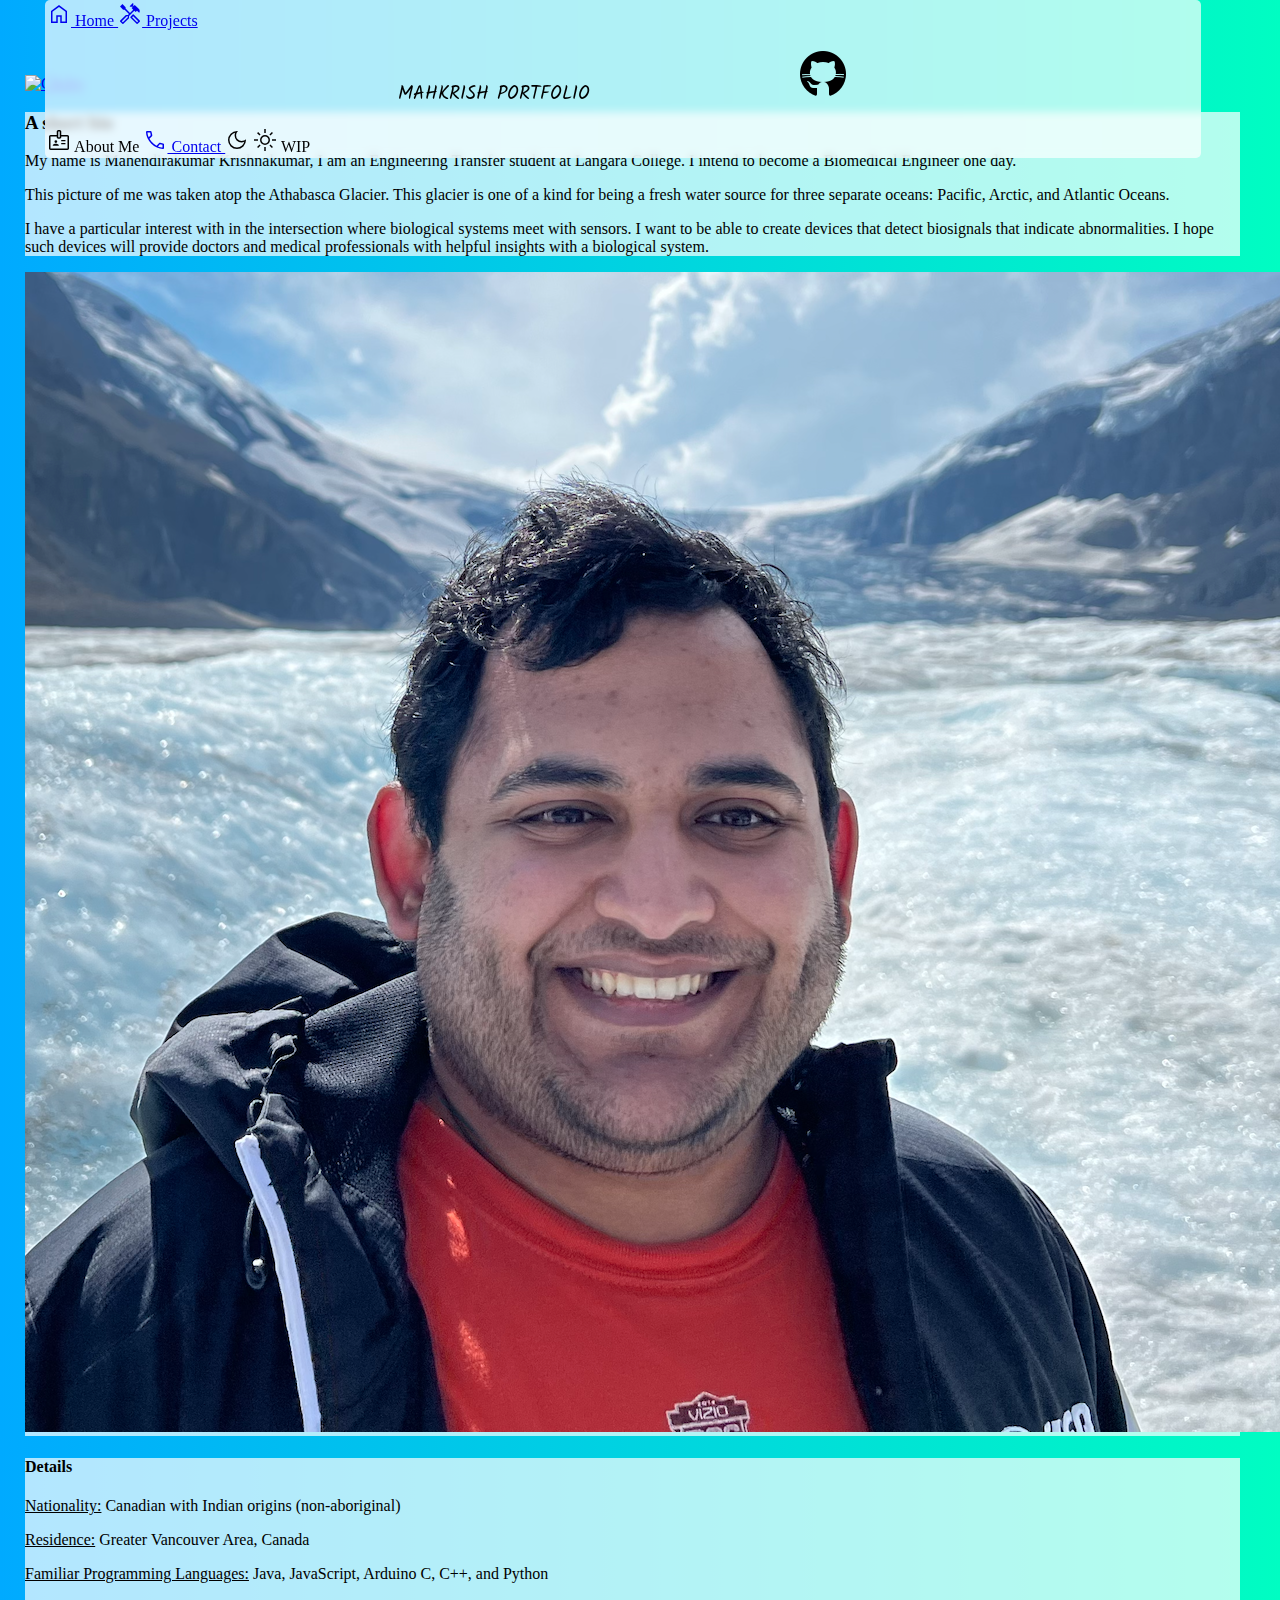
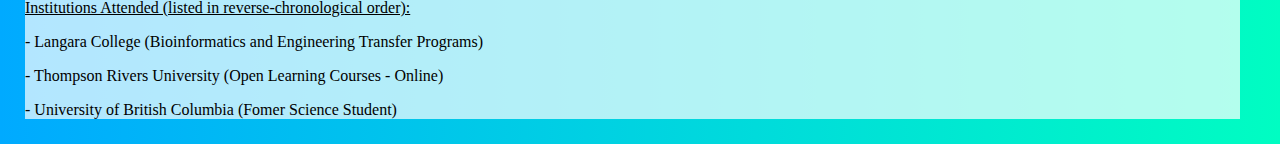
==== about-me.html @ 853116fd "website v1.0" ====
<!--
    Filename: about-me.html
    Project: Simple Portfolio Site
    Purpose: About me for Portfolio Site, provides information about author.
    Author: Mahendirakumar Krishnakumar
    Date: April 22, 2023
    Version: 1.0
-->
<!DOCTYPE html>
<!-- CSS libraries -->
<link rel="stylesheet" href="https://unpkg.com/chota@latest">
<link href="https://fonts.googleapis.com/icon?family=Material+Icons" rel="stylesheet">
<link rel="preconnect" href="https://fonts.googleapis.com">
<link rel="preconnect" href="https://fonts.gstatic.com" crossorigin>
<link href="https://fonts.googleapis.com/css2?family=Kalam:wght@700&display=swap" rel="stylesheet">
<link rel="stylesheet" href="https://fonts.googleapis.com/css2?family=Material+Symbols+Outlined:opsz,wght,FILL,GRAD@20..48,100..700,0..1,-50..200" />
<link rel="stylesheet" href="styles.css">
<script type="text/javascript" src="logic.js"></script>

<!-- Web Analytics Code -->
<p class="is-hidden">
    <a title="Privacy-friendly Web Analytics" href="https://clicky.com/101407585"><img alt="Clicky" src="//static.getclicky.com/media/links/badge.gif" border="0" /></a>
    <script async data-id="101407585" src="//static.getclicky.com/js"></script>
    <noscript><p><img alt="Clicky" width="1" height="1" src="//in.getclicky.com/101407585ns.gif" /></p></noscript>
</p>

<!-- HTML Code for About Me Page -->
<html>
<head>
<title></title>
<nav id="root-nav" class="nav light-hover">
    <div class="nav-left">
        <nav class="tabs">
            <a id='home-btn' href="/">
                <span class="material-symbols-outlined">
                    home
                </span>
                Home
            </a>
            <a id='projects-btn' href="projects.html">
                <span class="material-symbols-outlined">
                    handyman
                </span>
                Projects
            </a>
        </nav>
    </div>
    <div class="nav-center">
        <p id="ctitle" class="black-title">
            MAHKRISH PORTFOLIO
            <span class="material-icons">
                terminal
            </span>
            <a href="https://github.com/mkrsh" target="_blank">
                <img src="/assets/imgs/github-logo.png"/>
            </a>
        </p>
    </div>
    <div class="nav-right">
        <nav class="tabs">
            <a id='about-btn' class="active">
                <span class="material-symbols-outlined">
                    badge
                </span>
                About Me
            </a>
            <a id='contact-btn' href="contact.html">
                <span class="material-symbols-outlined">
                    phone
                </span>
                Contact
            </a>
            <a onclick="modeToggle()">
                <span id="dark-mode" class="material-symbols-outlined">
                    dark_mode
                </span>
                <span id="light-mode" class="material-symbols-outlined is-hidden">
                    light_mode
                </span>
                <span>WIP</span>
            </a>
        </nav>
    </div>
</nav>
</head>
<body id='root-body' class="light-gradient dark-body-text">
    <div id="about-me" class="row">
        <div class="card col-6 dark-body-text">
            <h3>A short bio</h3>
            <p>My name is Mahendirakumar Krishnakumar, I am an Engineering Transfer student at Langara College. I intend to become a Biomedical Engineer one day.</p>
            <p>This picture of me was taken atop the Athabasca Glacier. This glacier is one of a kind for being a fresh water source for three separate oceans: Pacific, Arctic, and Atlantic Oceans. </p>
            <p>I have a particular interest with in the intersection where biological systems meet with sensors. I want to be able to create devices that detect biosignals that indicate abnormalities. I hope such devices will provide doctors and medical professionals with helpful insights with a biological system. </p>
        </div>
        <div class="card col-6 dark-body-text">
            <img src="/assets/imgs/selfie.png">
        </div>
    </div>
    <div class="row">
        <div class="card col-12 dark-body-text">
            <h4>Details</h4>
            <p><u>Nationality:</u> Canadian with Indian origins (non-aboriginal)</p>
            <p><u>Residence:</u> Greater Vancouver Area, Canada</p>
            <p><u>Familiar Programming Languages:</u> Java, JavaScript, Arduino C, C++, and Python</p>
            <p><u>Institutions Attended (listed in reverse-chronological order):</u> </p>
            <p>- Langara College (Bioinformatics and Engineering Transfer Programs)</p>
            <p>- Thompson Rivers University (Open Learning Courses - Online)</p>
            <p>- University of British Columbia (Fomer Science Student)</p>
        </div>
    </div>
</body>
</html>
---- styles.css ----
/*
    Filename: styles.css
    Project: Simple Portfolio Site
    Purpose: CSS stylesheet for portfolio site
    Author: Mahendirakumar Krishnakumar
    Date: April 22, 2023
*/
:root {
    --color-primary: #0000ff;
  }
  
  .light-gradient {
    margin-top: 75px;
    background-image: linear-gradient(90deg, #00aaff, #00fdc2);
  }

  .dark-gradient {
    margin-top: 75px;
    background-image: linear-gradient(90deg, #000000, #656565);
  }

  .nav{
      overflow: hidden;
      border: 2px solid rgba(0, 0, 0, 0);
      border-radius: 5px;
      background: rgba(255, 255, 255, 0.69);
      backdrop-filter: blur(4px);
      position:fixed;
      top: 0;
      margin: 0px 20px 0px 20px;
      width:90%;
  }
  
  .light-hover a:hover {
    background: rgb(255, 255, 255);
    color: #0000ff;
  }

  .dark-hover a:hover {
    background: rgb(0, 0, 0);
    color: #ffffff;
  }

  .light-title {
    color:#0000ff;
  }

  .black-title {
    color:black;
  }

  .light-body-text {
    background-color: rgba(0, 0, 0, 0.7);
    color: white;
  }

  .dark-body-text {
    background-color: rgba(255, 255, 255, 0.7);
    color:black;
  }
  
  #ctitle {
      font-family: 'Kalam';
      font-style:cursive;
      font-size:19px;
      text-align: center;
  }

  body {
    margin: 30px 40px 25px 25px;
  }
  
  .material-symbols-outlined {
        font-variation-settings:
        'FILL' 0,
        'wght' 400,
        'GRAD' 0,
        'opsz' 48
  }

  .email {
    background: rgba(255, 255, 255, 0.7);
    color: black;
  }

  .email p:hover{
    background: #ffffff;
    color: black;
  }

  #email {
    color: black;
  }
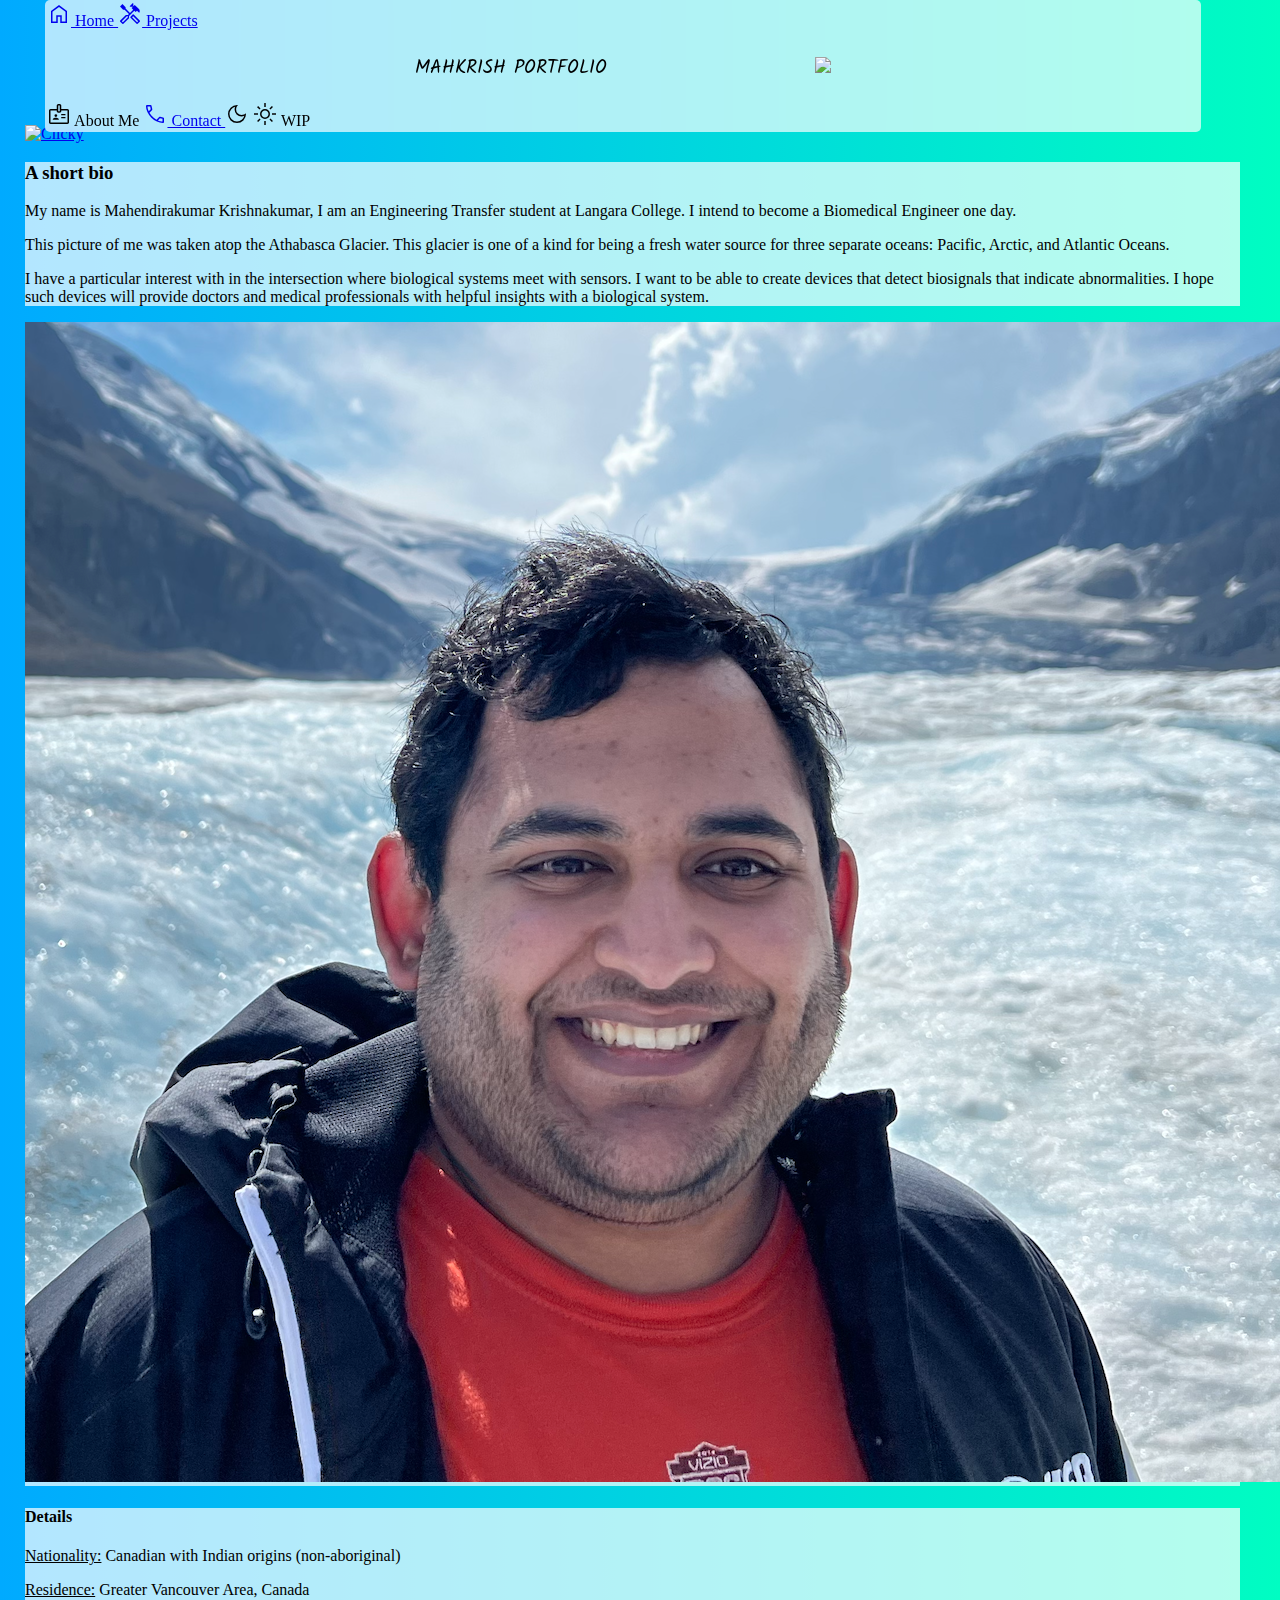
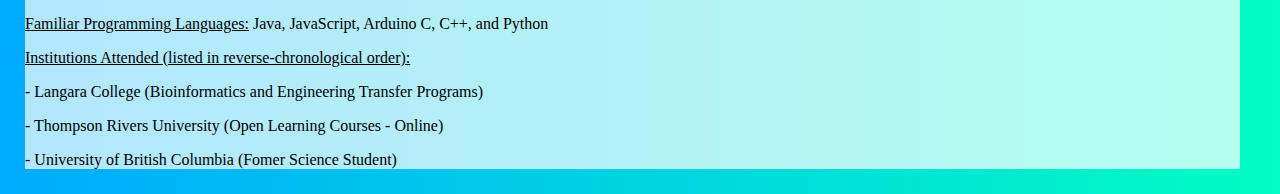
==== commit b377a8ab: "Version 1.1 - Quickfixes" ====
--- a/about-me.html
+++ b/about-me.html
@@ -4,7 +4,7 @@
     Purpose: About me for Portfolio Site, provides information about author.
     Author: Mahendirakumar Krishnakumar
     Date: April 22, 2023
-    Version: 1.0
+    Version: 1.1
 -->
 <!DOCTYPE html>
 <!-- CSS libraries -->
@@ -52,7 +52,7 @@
                 terminal
             </span>
             <a href="https://github.com/mkrsh" target="_blank">
-                <img src="/assets/imgs/github-logo.png"/>
+                <img src="/portfolio/assets/imgs/github-logo.png"/>
             </a>
         </p>
     </div>
--- a/styles.css
+++ b/styles.css
@@ -4,18 +4,19 @@
     Purpose: CSS stylesheet for portfolio site
     Author: Mahendirakumar Krishnakumar
     Date: April 22, 2023
+    Version: 1.1
 */
 :root {
     --color-primary: #0000ff;
   }
   
   .light-gradient {
-    margin-top: 75px;
+    margin-top: 125px;
     background-image: linear-gradient(90deg, #00aaff, #00fdc2);
   }
 
   .dark-gradient {
-    margin-top: 75px;
+    margin-top: 125px;
     background-image: linear-gradient(90deg, #000000, #656565);
   }
 
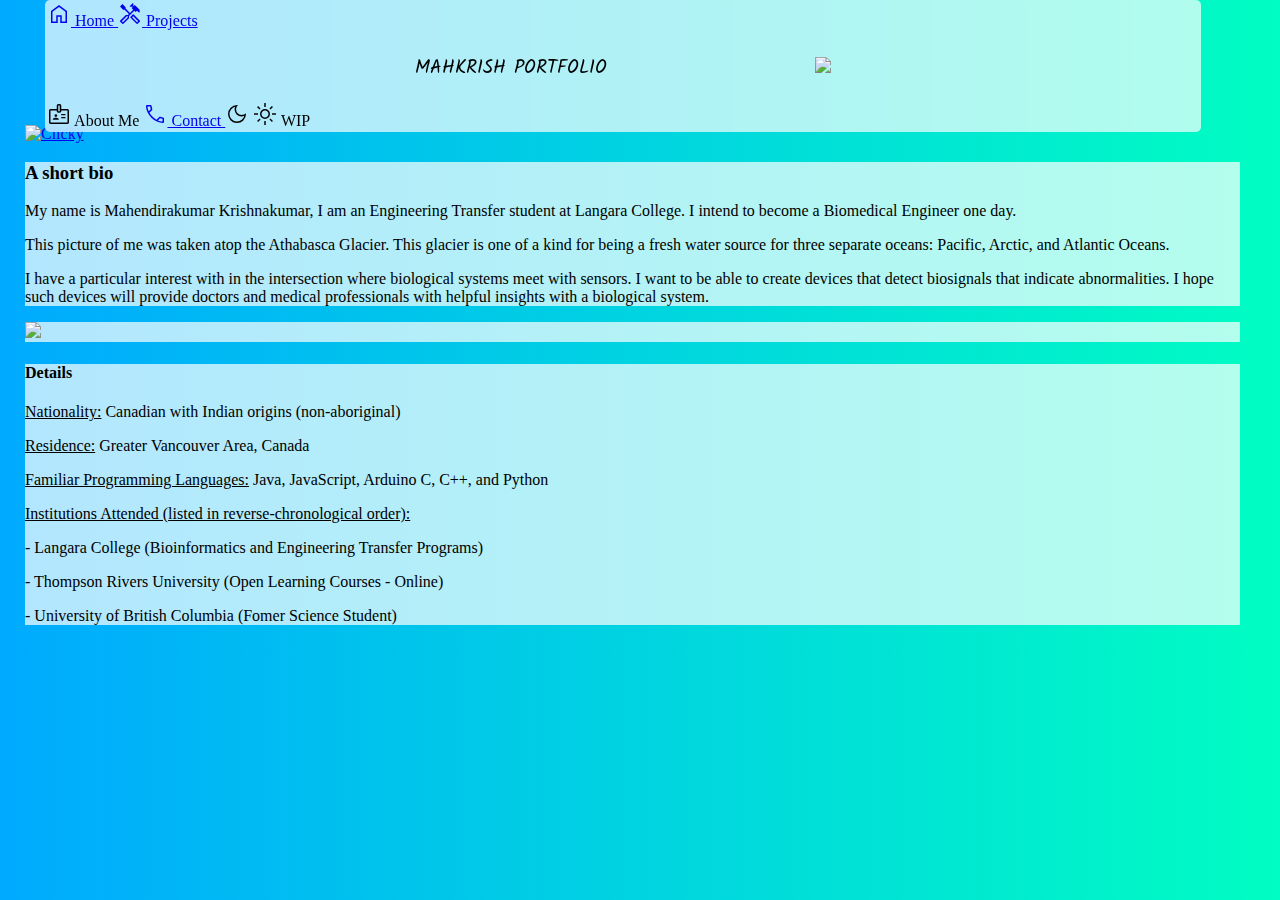
==== commit 6bdb99c4: "Version 1.2 - Home btn fix, picture link fixes" ====
--- a/about-me.html
+++ b/about-me.html
@@ -4,7 +4,7 @@
     Purpose: About me for Portfolio Site, provides information about author.
     Author: Mahendirakumar Krishnakumar
     Date: April 22, 2023
-    Version: 1.1
+    Version: 1.2
 -->
 <!DOCTYPE html>
 <!-- CSS libraries -->
@@ -31,7 +31,7 @@
 <nav id="root-nav" class="nav light-hover">
     <div class="nav-left">
         <nav class="tabs">
-            <a id='home-btn' href="/">
+            <a id='home-btn' href="/portfolio">
                 <span class="material-symbols-outlined">
                     home
                 </span>
@@ -92,7 +92,7 @@
             <p>I have a particular interest with in the intersection where biological systems meet with sensors. I want to be able to create devices that detect biosignals that indicate abnormalities. I hope such devices will provide doctors and medical professionals with helpful insights with a biological system. </p>
         </div>
         <div class="card col-6 dark-body-text">
-            <img src="/assets/imgs/selfie.png">
+            <img src="portfolio/assets/imgs/selfie.png">
         </div>
     </div>
     <div class="row">
--- a/styles.css
+++ b/styles.css
@@ -4,7 +4,7 @@
     Purpose: CSS stylesheet for portfolio site
     Author: Mahendirakumar Krishnakumar
     Date: April 22, 2023
-    Version: 1.1
+    Version: 1.2
 */
 :root {
     --color-primary: #0000ff;
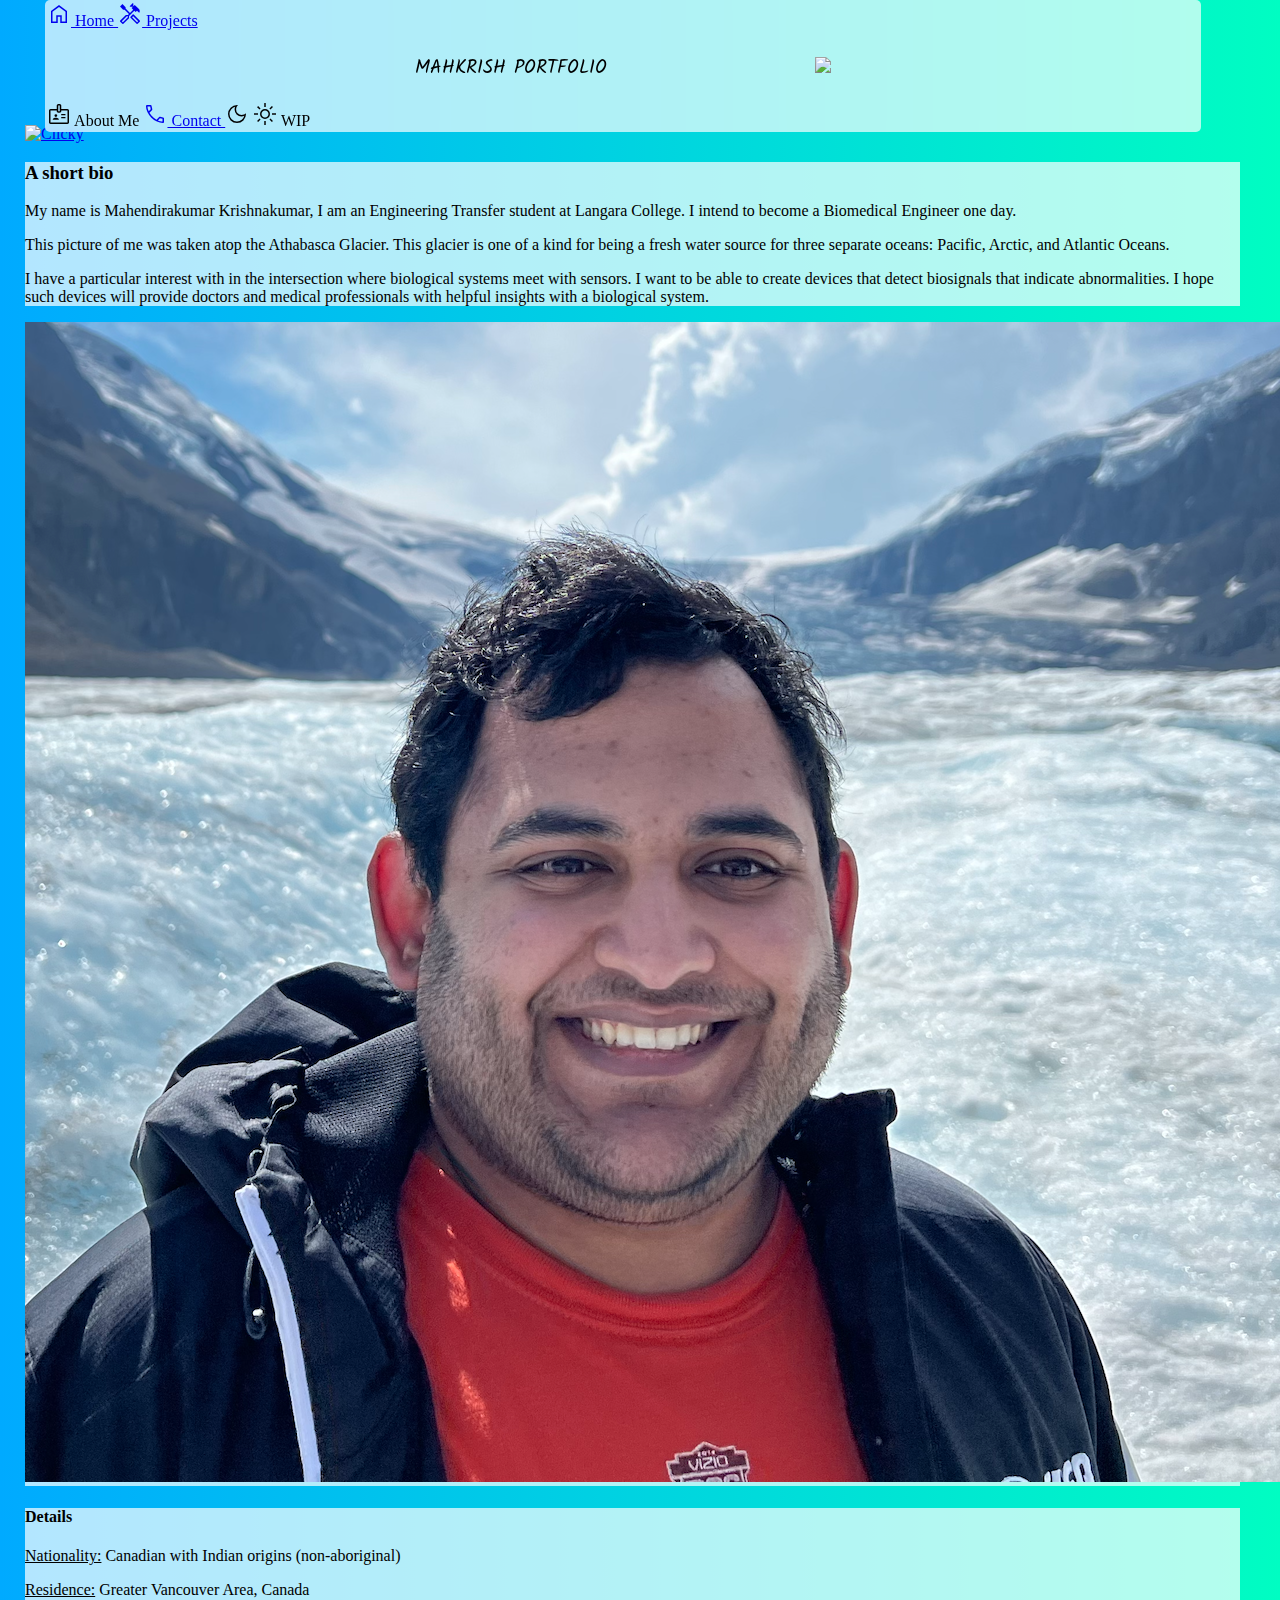
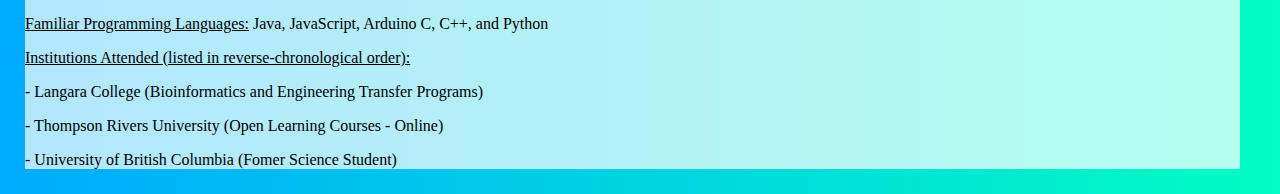
==== commit ca2a0255: "Version 1.3 - about me and contact page fix" ====
--- a/about-me.html
+++ b/about-me.html
@@ -4,7 +4,7 @@
     Purpose: About me for Portfolio Site, provides information about author.
     Author: Mahendirakumar Krishnakumar
     Date: April 22, 2023
-    Version: 1.2
+    Version: 1.3
 -->
 <!DOCTYPE html>
 <!-- CSS libraries -->
@@ -92,7 +92,7 @@
             <p>I have a particular interest with in the intersection where biological systems meet with sensors. I want to be able to create devices that detect biosignals that indicate abnormalities. I hope such devices will provide doctors and medical professionals with helpful insights with a biological system. </p>
         </div>
         <div class="card col-6 dark-body-text">
-            <img src="portfolio/assets/imgs/selfie.png">
+            <img src="assets/imgs/selfie.png">
         </div>
     </div>
     <div class="row">
--- a/styles.css
+++ b/styles.css
@@ -4,7 +4,7 @@
     Purpose: CSS stylesheet for portfolio site
     Author: Mahendirakumar Krishnakumar
     Date: April 22, 2023
-    Version: 1.2
+    Version: 1.3
 */
 :root {
     --color-primary: #0000ff;
